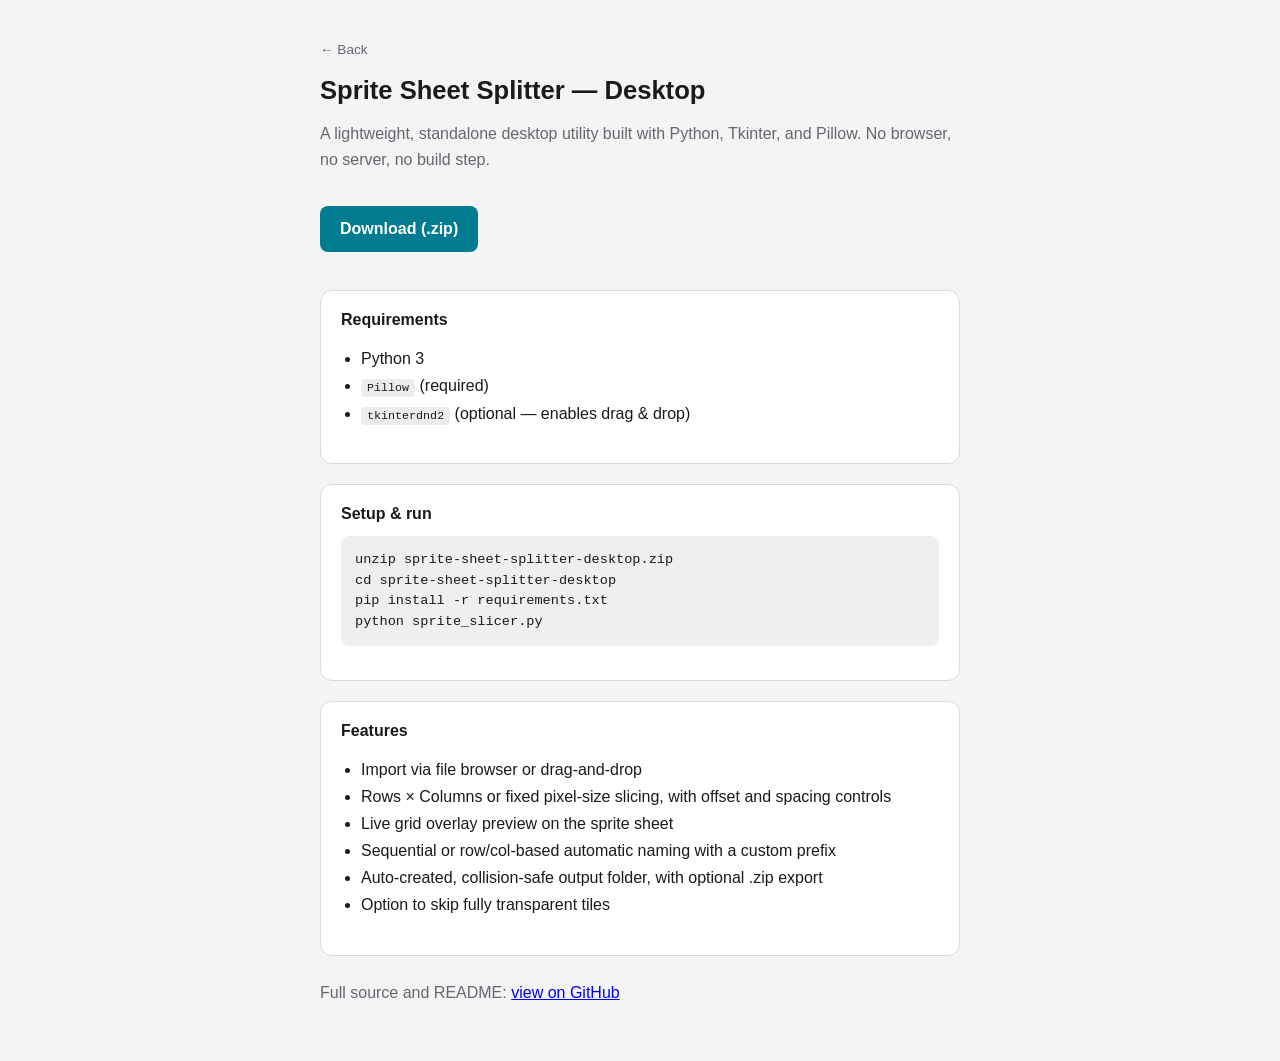
==== desktop/index.html @ 277f6d94 "Deploy both Sprite Sheet Splitter versions to GitHub Pages Adds a static landing page plus a GitHub " ====
<!doctype html>
<html lang="en">
<head>
  <meta charset="utf-8" />
  <meta name="viewport" content="width=device-width, initial-scale=1" />
  <title>Sprite Sheet Splitter — Desktop</title>
  <meta name="description" content="Download the Sprite Sheet Splitter desktop app (Python + Tkinter)." />
  <meta name="theme-color" content="#161616" />
  <link rel="icon" href="data:image/svg+xml,%3Csvg xmlns='http://www.w3.org/2000/svg' viewBox='0 0 100 100'%3E%3Crect width='100' height='100' rx='18' fill='%23161616'/%3E%3Crect x='14' y='14' width='30' height='30' fill='%2300e5ff'/%3E%3Crect x='56' y='14' width='30' height='30' fill='%23ff6b6b'/%3E%3Crect x='14' y='56' width='30' height='30' fill='%23ffd166'/%3E%3Crect x='56' y='56' width='30' height='30' fill='%2306d6a0'/%3E%3C/svg%3E" />
  <style>
    :root {
      --bg: #161616; --panel: #1f1f1f; --border: #3a3a3a;
      --text: #eaeaea; --muted: #9a9a9a; --accent: #00b8d4; --accent-text: #04222a;
      color-scheme: dark;
    }
    @media (prefers-color-scheme: light) {
      :root {
        color-scheme: light;
        --bg: #f4f4f5; --panel: #ffffff; --border: #d9d9df;
        --text: #1a1a1a; --muted: #666670; --accent: #007b8f; --accent-text: #ffffff;
      }
    }
    * { box-sizing: border-box; }
    html, body { margin: 0; padding: 0; background: var(--bg); color: var(--text); }
    body {
      font-family: -apple-system, BlinkMacSystemFont, "Segoe UI", Roboto, Helvetica, Arial, sans-serif;
      display: flex; justify-content: center; padding: 40px 16px;
    }
    .wrap { width: 100%; max-width: 640px; }
    a.back { color: var(--muted); text-decoration: none; font-size: 0.85rem; }
    h1 { margin: 18px 0 6px; font-size: 1.6rem; }
    .muted { color: var(--muted); line-height: 1.6; }
    .btn {
      display: inline-block; text-decoration: none; background: var(--accent); color: var(--accent-text);
      font-weight: 600; border-radius: 8px; padding: 14px 20px; margin: 18px 0;
    }
    .panel {
      background: var(--panel); border: 1px solid var(--border); border-radius: 12px;
      padding: 20px; margin-top: 20px;
    }
    .panel h2 { margin-top: 0; font-size: 1rem; }
    ul { padding-left: 20px; line-height: 1.7; color: var(--text); }
    code {
      background: rgba(127,127,127,0.15); padding: 2px 6px; border-radius: 4px;
      font-size: 0.9em;
    }
    pre {
      background: rgba(127,127,127,0.12); border-radius: 8px; padding: 14px;
      overflow-x: auto; font-size: 0.85rem; line-height: 1.5;
    }
  </style>
</head>
<body>
  <div class="wrap">
    <a class="back" href="../">&larr; Back</a>
    <h1>Sprite Sheet Splitter — Desktop</h1>
    <p class="muted">
      A lightweight, standalone desktop utility built with Python, Tkinter, and Pillow.
      No browser, no server, no build step.
    </p>

    <a class="btn" href="sprite-sheet-splitter-desktop.zip" download>Download (.zip)</a>

    <div class="panel">
      <h2>Requirements</h2>
      <ul>
        <li>Python 3</li>
        <li><code>Pillow</code> (required)</li>
        <li><code>tkinterdnd2</code> (optional — enables drag &amp; drop)</li>
      </ul>
    </div>

    <div class="panel">
      <h2>Setup &amp; run</h2>
      <pre>unzip sprite-sheet-splitter-desktop.zip
cd sprite-sheet-splitter-desktop
pip install -r requirements.txt
python sprite_slicer.py</pre>
    </div>

    <div class="panel">
      <h2>Features</h2>
      <ul>
        <li>Import via file browser or drag-and-drop</li>
        <li>Rows × Columns or fixed pixel-size slicing, with offset and spacing controls</li>
        <li>Live grid overlay preview on the sprite sheet</li>
        <li>Sequential or row/col-based automatic naming with a custom prefix</li>
        <li>Auto-created, collision-safe output folder, with optional .zip export</li>
        <li>Option to skip fully transparent tiles</li>
      </ul>
    </div>

    <p class="muted" style="margin-top:24px;">
      Full source and README:
      <a href="https://github.com/chearst444/Sprite_slicer/tree/claude/sprite-sheet-splitter-gqhx2f">view on GitHub</a>
    </p>
  </div>
</body>
</html>
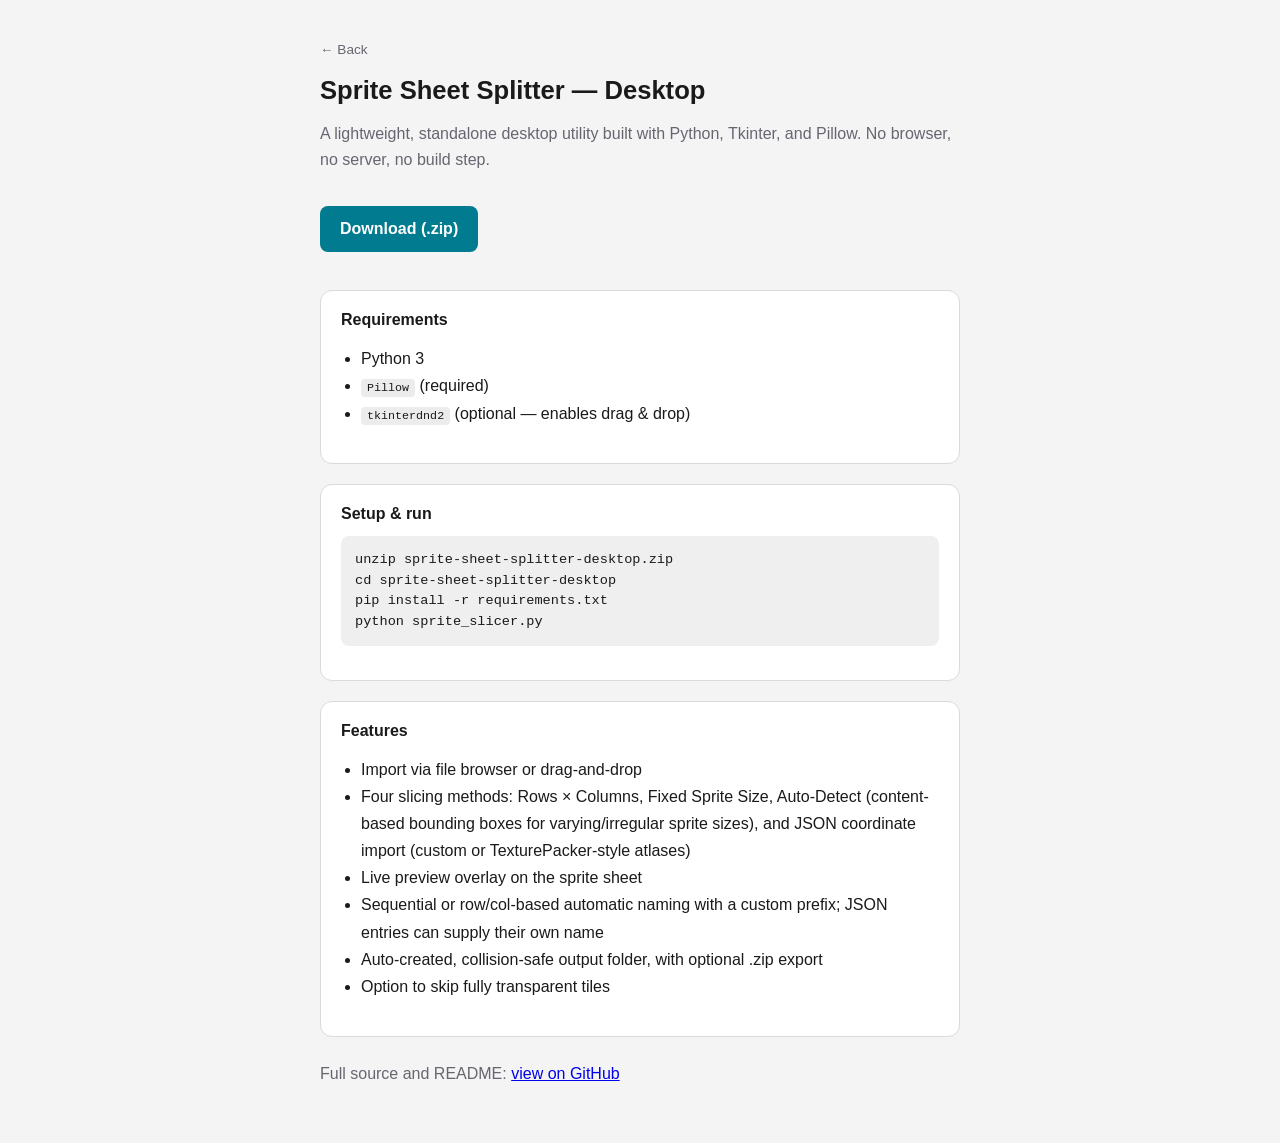
==== commit 89e7b818: "Refresh deployed site with new auto-detect and JSON import features Syncs /app/ and /desktop/ with t" ====
--- a/desktop/index.html
+++ b/desktop/index.html
@@ -82,9 +82,12 @@
       <h2>Features</h2>
       <ul>
         <li>Import via file browser or drag-and-drop</li>
-        <li>Rows × Columns or fixed pixel-size slicing, with offset and spacing controls</li>
-        <li>Live grid overlay preview on the sprite sheet</li>
-        <li>Sequential or row/col-based automatic naming with a custom prefix</li>
+        <li>Four slicing methods: Rows × Columns, Fixed Sprite Size, Auto-Detect
+          (content-based bounding boxes for varying/irregular sprite sizes), and
+          JSON coordinate import (custom or TexturePacker-style atlases)</li>
+        <li>Live preview overlay on the sprite sheet</li>
+        <li>Sequential or row/col-based automatic naming with a custom prefix;
+          JSON entries can supply their own name</li>
         <li>Auto-created, collision-safe output folder, with optional .zip export</li>
         <li>Option to skip fully transparent tiles</li>
       </ul>
